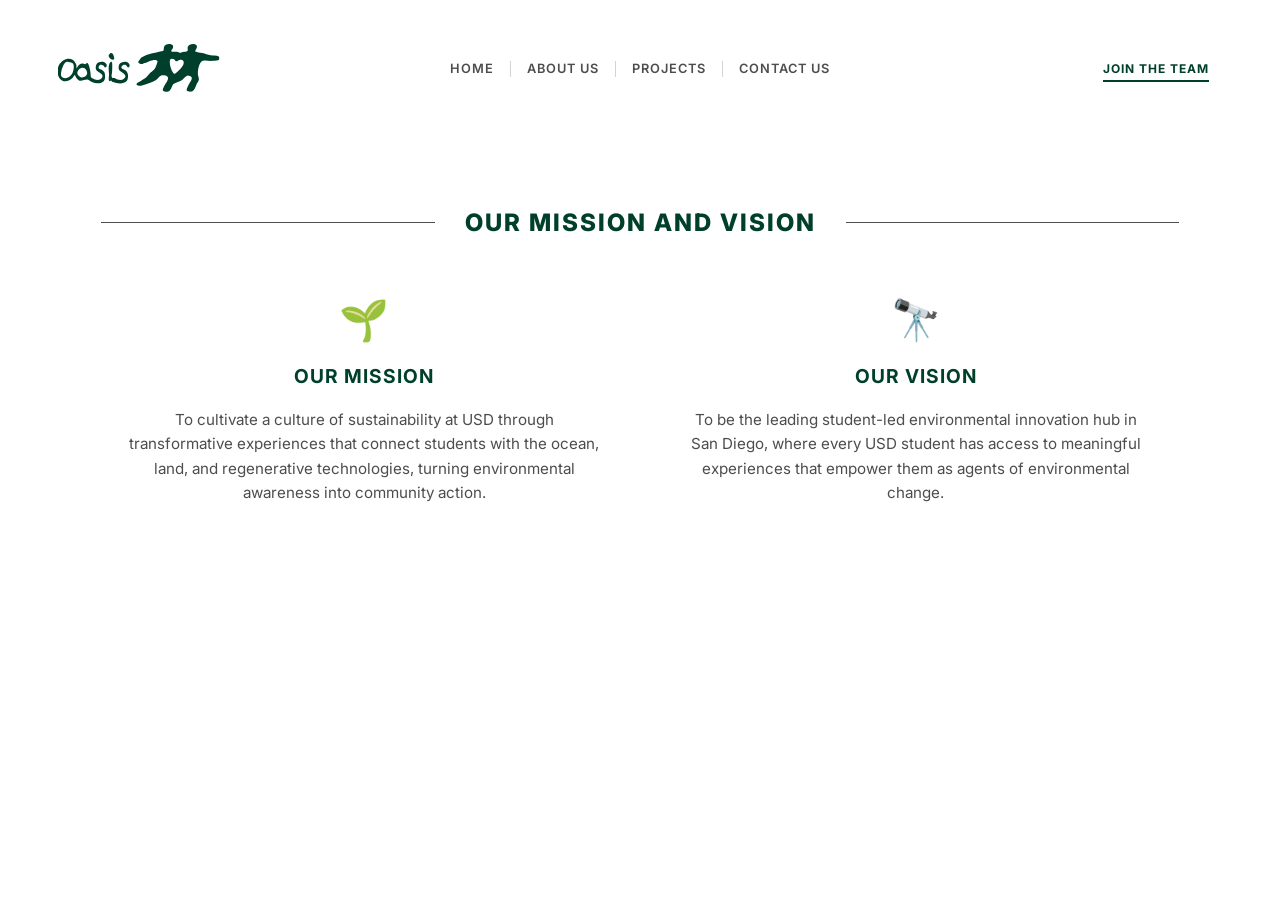
==== about.html @ e4d6f764 "agregue about us y mision y vision" ====
<!DOCTYPE html>
<html lang="en">
<head>
    <meta charset="UTF-8">
    <meta name="viewport" content="width=device-width, initial-scale=1.0">
    <title>About Us | Oasis</title>
    
    <link rel="preconnect" href="https://fonts.googleapis.com">
    <link rel="preconnect" href="https://fonts.gstatic.com" crossorigin>
    <link href="https://fonts.googleapis.com/css2?family=Inter:wght@400;700;800&family=Lora:ital,wght@0,400..700;1,400..700&display=swap" rel="stylesheet">
    
    <link rel="stylesheet" href="style.css">
</head>
<body>

    <header class="main-header">
        <div class="header-left">
            <a href="index.html">
                <img src="images/HeaderTopLeftLogo.svg" alt="Oasis Logo" class="logo-img">
            </a>
        </div>
        
        <nav class="nav-center">
            <ul class="nav-links">
                <li><a href="index.html">HOME</a></li>
                <li><a href="about.html">ABOUT US</a></li>
                <li><a href="projects.html">PROJECTS</a></li>
                <li><a href="contact.html">CONTACT US</a></li>
            </ul>
        </nav>

        <div class="header-right">
            <a href="https://docs.google.com/forms/d/e/1FAIpQLSdKoy73hd1yaiFfK6rCuxBZriR-zCFYm5SBNoKL3AmUP_lp4A/viewform?usp=header" 
               target="_blank" 
               rel="noopener noreferrer" 
               class="join-btn">
               JOIN THE TEAM
            </a>
        </div>
    </header>

    
    <main class="about-content">
        
        <section class="mission-vision-section">
            <h2 class="section-title-lines">OUR MISSION AND VISION</h2>
            
            <div class="mv-grid">
                
                <div class="mv-block">
                    <div class="mv-icon">🌱</div> 
                    <h3>OUR MISSION</h3>
                    <p>To cultivate a culture of sustainability at USD through transformative experiences that connect students with the ocean, land, and regenerative technologies, turning environmental awareness into community action.</p>
                </div>

                <div class="mv-block">
                    <div class="mv-icon">🔭</div>
                    <h3>OUR VISION</h3>
                    <p>To be the leading student-led environmental innovation hub in San Diego, where every USD student has access to meaningful experiences that empower them as agents of environmental change.</p>
                </div>
                
            </div>
        </section>

    </main>

</body>
</html>
---- style.css ----
.main-header {
    display: flex;
    align-items: center;
    justify-content: space-between;
    padding: 40px 5%;
    box-sizing: border-box;
}


.logo-img {
    height: 40px; 
    width: auto;  
    display: block;
    transform: scale(1.2); 
}

.header-left {
    display: flex;
    align-items: center;
    min-width: 150px; 
}


.nav-center {
    position: absolute;
    left: 50%;
    transform: translateX(-50%);
}

.nav-links {
    display: flex;
    list-style: none;
    padding: 0;
    margin: 0;
    gap: 15px;
    align-items: center;
}

.nav-links li:not(:last-child)::after {
    content: "|";
    margin-left: 15px;
    color: #4d4d4d;
    opacity: 0.3; 
}

.nav-links li a {
    font-family: 'Inter', sans-serif;
    text-decoration: none;
    color: #4d4d4d;
    font-size: 0.8rem;
    font-weight: 600;
    letter-spacing: 1px;
    transition: 0.3s;
}

.nav-links li a:hover {
    color: #a1c68b;
}

.join-btn {
    font-family: 'Inter', sans-serif;
    text-decoration: none;
    color: #003f2b;
    font-size: 0.75rem;
    font-weight: 700;
    letter-spacing: 1px;
    border-bottom: 2px solid #003f2b; 
    padding-bottom: 4px;
    transition: 0.3s;
}

.join-btn:hover {
    opacity: 0.6;
}

/* Ajuste para para que se adapte al telefono */
@media (max-width: 900px) {
    .main-header {
        flex-direction: column;
        padding: 20px;
    }
    .nav-center {
        position: static;
        transform: none;
        margin: 20px 0;
    }
}

/* ABOUT US - MISSION & VISION */

.mission-vision-section {
    padding: 60px 5%;
    max-width: 1200px;
    margin: 0 auto;
}

/* íneas a los lados del título */
.section-title-lines {
    display: flex;
    align-items: center;
    text-align: center;
    font-family: 'Inter', sans-serif;
    font-size: 1.5rem;
    font-weight: 800;
    color: #003f2b; 
    letter-spacing: 2px;
    margin-bottom: 60px;
    opacity: 0;
    transform: translateY(50px);
    animation: riseFade 2s ease-out forwards;
}

/* aqui estoy agregando las lineas */
.section-title-lines::before,
.section-title-lines::after {
    content: '';
    flex: 1; /* Hace que las líneas tomen todo el espacio sobrante */
    border-bottom: 1px solid #4d4d4d; 
    margin: 0 30px; /* Separación entre la línea y el texto */
}

/* dividiendo en columnas mission y vission */
.mv-grid {
    display: grid;
    grid-template-columns: 1fr 1fr; /* Dos columnas iguales */
    gap: 80px; /* Espacio entre misión y visión */
    padding: 0 5%;
}

.mv-block {
    text-align: center; /* Centra el texto y el icono */
    opacity: 0;
    transform: translateY(50px);
    animation: riseFade 2s ease-out 0.5s both;
}

/* emojis */
.mv-icon {
    font-size: 2.5rem; 
    margin-bottom: 20px;
}

.mv-block h3 {
    font-family: 'Inter', sans-serif;
    font-size: 1.2rem;
    color: #003f2b;
    margin-bottom: 20px;
    letter-spacing: 1px;
}

.mv-block p {
    font-family: 'Inter', sans-serif; 
    font-size: 0.95rem;
    color: #4d4d4d;
    line-height: 1.6;
}

/* Animacion para mision y vision */
@keyframes riseFade {
    from {
        opacity: 0;
        transform: translateY(50px);
    }
    to {
        opacity: 1;
        transform: translateY(0);
    }
}

/* para que la pagina este apta para dispositivos móviles la parte de about us  */
@media (max-width: 768px) {
    .section-title-lines {
        font-size: 1.2rem;
    }
    
    .section-title-lines::before,
    .section-title-lines::after {
        margin: 0 15px; /* Líneas más cortas en celular */
    }

    .mv-grid {
        grid-template-columns: 1fr; /* Una sola columna: visión abajo de misión */
        gap: 50px;
    }
}
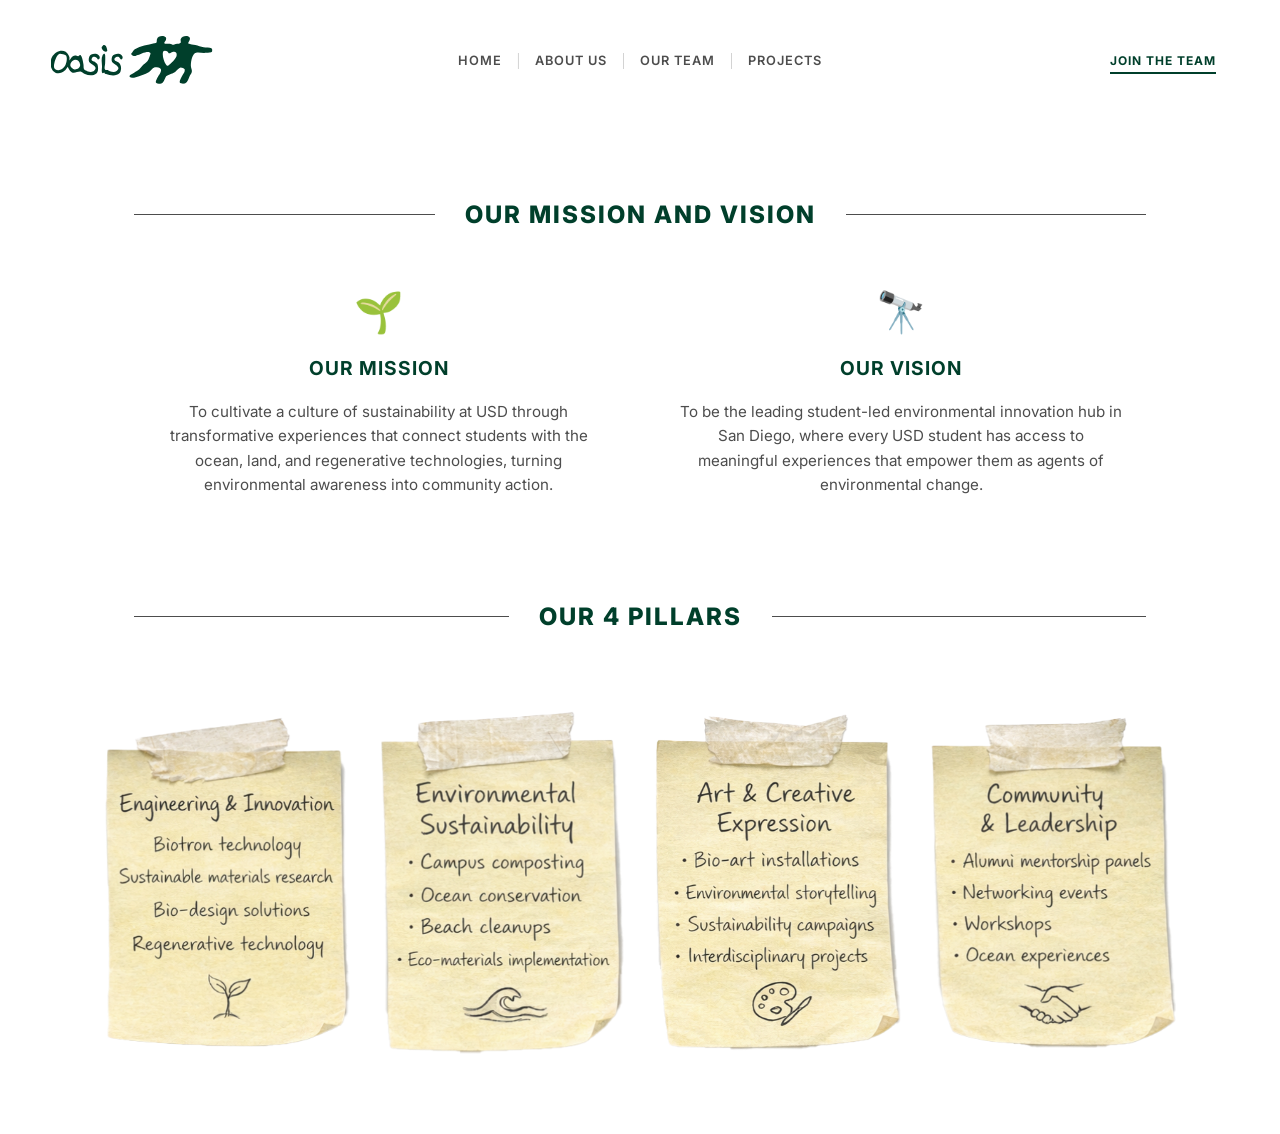
==== commit 975955f8: "added 4 pillars" ====
--- a/about.html
+++ b/about.html
@@ -24,8 +24,8 @@
             <ul class="nav-links">
                 <li><a href="index.html">HOME</a></li>
                 <li><a href="about.html">ABOUT US</a></li>
-                <li><a href="projects.html">PROJECTS</a></li>
-                <li><a href="contact.html">CONTACT US</a></li>
+                <li><a href="projects.html">OUR TEAM</a></li>
+                <li><a href="contact.html">PROJECTS</a></li>
             </ul>
         </nav>
 
@@ -62,6 +62,19 @@
             </div>
         </section>
 
+        <section class="pillars-section">
+            <h2 class="section-title-lines">OUR 4 PILLARS</h2>
+            
+            <div class="pillars-grid">
+                    <img src="images/FirstPillarPostIt.png" alt="Engineering and Innovation" class="pillar-postit postit-a">
+                    
+                    <img src="images/SecondPillarPostIt.png" alt="Environmental Sustainability" class="pillar-postit postit-b">
+                    
+                    <img src="images/ThirdPillarPostIt.png" alt="Pilar 3" class="pillar-postit postit-c">
+                    
+                    <img src="images/FourthPillarPostIt.png" alt="Pilar 4" class="pillar-postit postit-d">
+                </div>
+        </section>
     </main>
 
 </body>
--- a/style.css
+++ b/style.css
@@ -1,3 +1,20 @@
+html {
+    overflow-y: scroll; /* Obliga a que siempre haya espacio para el scroll, evitando el "salto" */
+    overflow-x: hidden; /* Evita que la página se mueva hacia los lados en celular */
+}
+
+body {
+    margin: 0;
+    padding: 0;
+    box-sizing: border-box;
+    overflow-x: hidden;
+    width: 100%;
+}
+
+*, *::before, *::after {
+    box-sizing: inherit;
+}
+
 .main-header {
     display: flex;
     align-items: center;
@@ -131,7 +148,7 @@
     text-align: center; /* Centra el texto y el icono */
     opacity: 0;
     transform: translateY(50px);
-    animation: riseFade 2s ease-out 0.5s both;
+    animation: riseFade 2s ease-out 0.3s both;
 }
 
 /* emojis */
@@ -167,6 +184,62 @@
     }
 }
 
+.pillars-section {
+    padding: 10px 5% 60px;
+    max-width: 1200px;
+    margin: 0 auto; 
+    animation: riseFade 2s ease-out 0.6s both;
+}
+
+.pillars-grid {
+    display: grid;
+    grid-template-columns: repeat(4, 1fr); /* 4 columnas iguales en computadora */
+    gap: 30px; 
+    justify-items: center; 
+    align-items: center;
+    padding: 20px 0;
+}
+
+/* Estilo general para todos los post-its */
+.pillar-postit {
+    width: 100%;
+    max-width: 260px; 
+    height: auto;
+    transition: transform 0.3s ease;
+    opacity: 0;
+    animation: riseFade 1.5s ease-out forwards;
+    cursor: pointer;
+}
+
+/* Hover zoom effect para los post-its */
+.pillar-postit:hover {
+    transform: scale(1.02) !important;
+}
+
+/* Retrasamos un poco la animación para que aparezcan uno por uno */
+.postit-a { animation-delay: 0.3s;}
+.postit-b { animation-delay: 0.5s; }
+.postit-c { animation-delay: 0.7s; }
+.postit-d { animation-delay: 0.9s; }
+
+@media (max-width: 1024px) {
+    .pillars-grid {
+        grid-template-columns: repeat(2, 1fr);
+        gap: 50px;
+    }
+}
+
+/* Celular: 1 columna hacia abajo */
+@media (max-width: 600px) {
+    .pillars-grid {
+        grid-template-columns: 1fr;
+        gap: 40px;
+    }
+    .pillar-postit {
+        max-width: 280px; 
+    }
+}
+
 /* para que la pagina este apta para dispositivos móviles la parte de about us  */
 @media (max-width: 768px) {
     .section-title-lines {
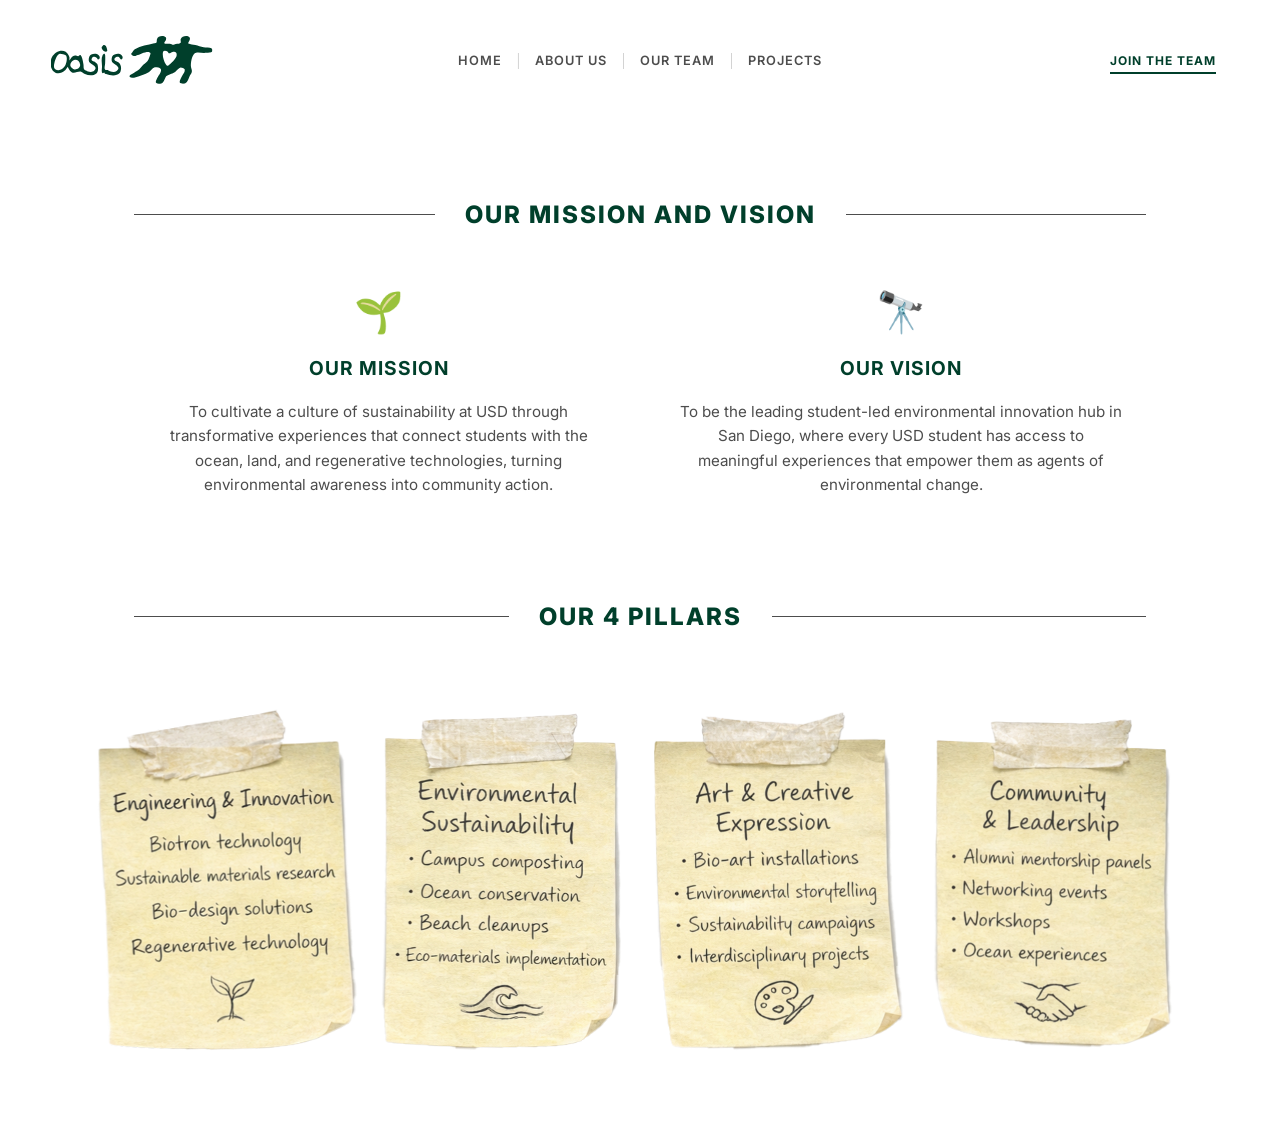
==== commit c02554ae: "feat: projects.html created" ====
--- a/about.html
+++ b/about.html
@@ -24,8 +24,8 @@
             <ul class="nav-links">
                 <li><a href="index.html">HOME</a></li>
                 <li><a href="about.html">ABOUT US</a></li>
-                <li><a href="projects.html">OUR TEAM</a></li>
-                <li><a href="contact.html">PROJECTS</a></li>
+                <li><a href="our_team.html">OUR TEAM</a></li>
+                <li><a href="projects.html">PROJECTS</a></li>
             </ul>
         </nav>
 
--- a/style.css
+++ b/style.css
@@ -172,7 +172,7 @@
     line-height: 1.6;
 }
 
-/* Animacion para mision y vision */
+/* Animacion riseFade */
 @keyframes riseFade {
     from {
         opacity: 0;
@@ -193,34 +193,45 @@
 
 .pillars-grid {
     display: grid;
-    grid-template-columns: repeat(4, 1fr); /* 4 columnas iguales en computadora */
+    grid-template-columns: repeat(4, 1fr);
     gap: 30px; 
     justify-items: center; 
-    align-items: center;
+    align-items: center; 
     padding: 20px 0;
 }
 
-/* Estilo general para todos los post-its */
+
 .pillar-postit {
     width: 100%;
-    max-width: 260px; 
-    height: auto;
+    max-width: 340px; 
+    height: 340px; 
+    object-fit: contain; 
     transition: transform 0.3s ease;
     opacity: 0;
     animation: riseFade 1.5s ease-out forwards;
     cursor: pointer;
 }
 
-/* Hover zoom effect para los post-its */
 .pillar-postit:hover {
     transform: scale(1.02) !important;
 }
 
-/* Retrasamos un poco la animación para que aparezcan uno por uno */
-.postit-a { animation-delay: 0.3s;}
-.postit-b { animation-delay: 0.5s; }
-.postit-c { animation-delay: 0.7s; }
-.postit-d { animation-delay: 0.9s; }
+.postit-a { animation-delay: 0.3s; rotate: -2deg;}
+.postit-b { animation-delay: 0.5s; rotate: 1.5deg;}
+.postit-c { animation-delay: 0.7s; rotate: -1deg;}
+.postit-d { animation-delay: 0.9s; rotate: 2deg;}
+
+/* Añade esto al final de tu CSS */
+.postit-a {
+    width: 110%; 
+    animation-delay: 0.3s;
+    transform: none; 
+}
+
+/* Nota: Si usas esto, cambia el hover para que no se rompa */
+.postit-a:hover {
+    transform: scale(1.02) !important;
+}
 
 @media (max-width: 1024px) {
     .pillars-grid {
@@ -255,4 +266,30 @@
         grid-template-columns: 1fr; /* Una sola columna: visión abajo de misión */
         gap: 50px;
     }
+}
+
+   PROJECTS 
+
+.cuttingBoard-section {
+    padding: 20px 5% 60px;
+    display: flex;
+    justify-content: center;
+    align-items: flex-start;
+    width: 100%;
+    min-height: 80vh; 
+}
+
+/* El contenedor "padre" que mantendrá todo en su lugar */
+.cuttingBoard-container {
+    position: relative; 
+    width: 100%;
+    max-width: 1400px; 
+    margin: -20px auto 0;
+}
+
+/* Tu imagen del corcho */
+.cuttingBoard-base {
+    display: block;
+    width: 100%;
+    height: auto; 
 }
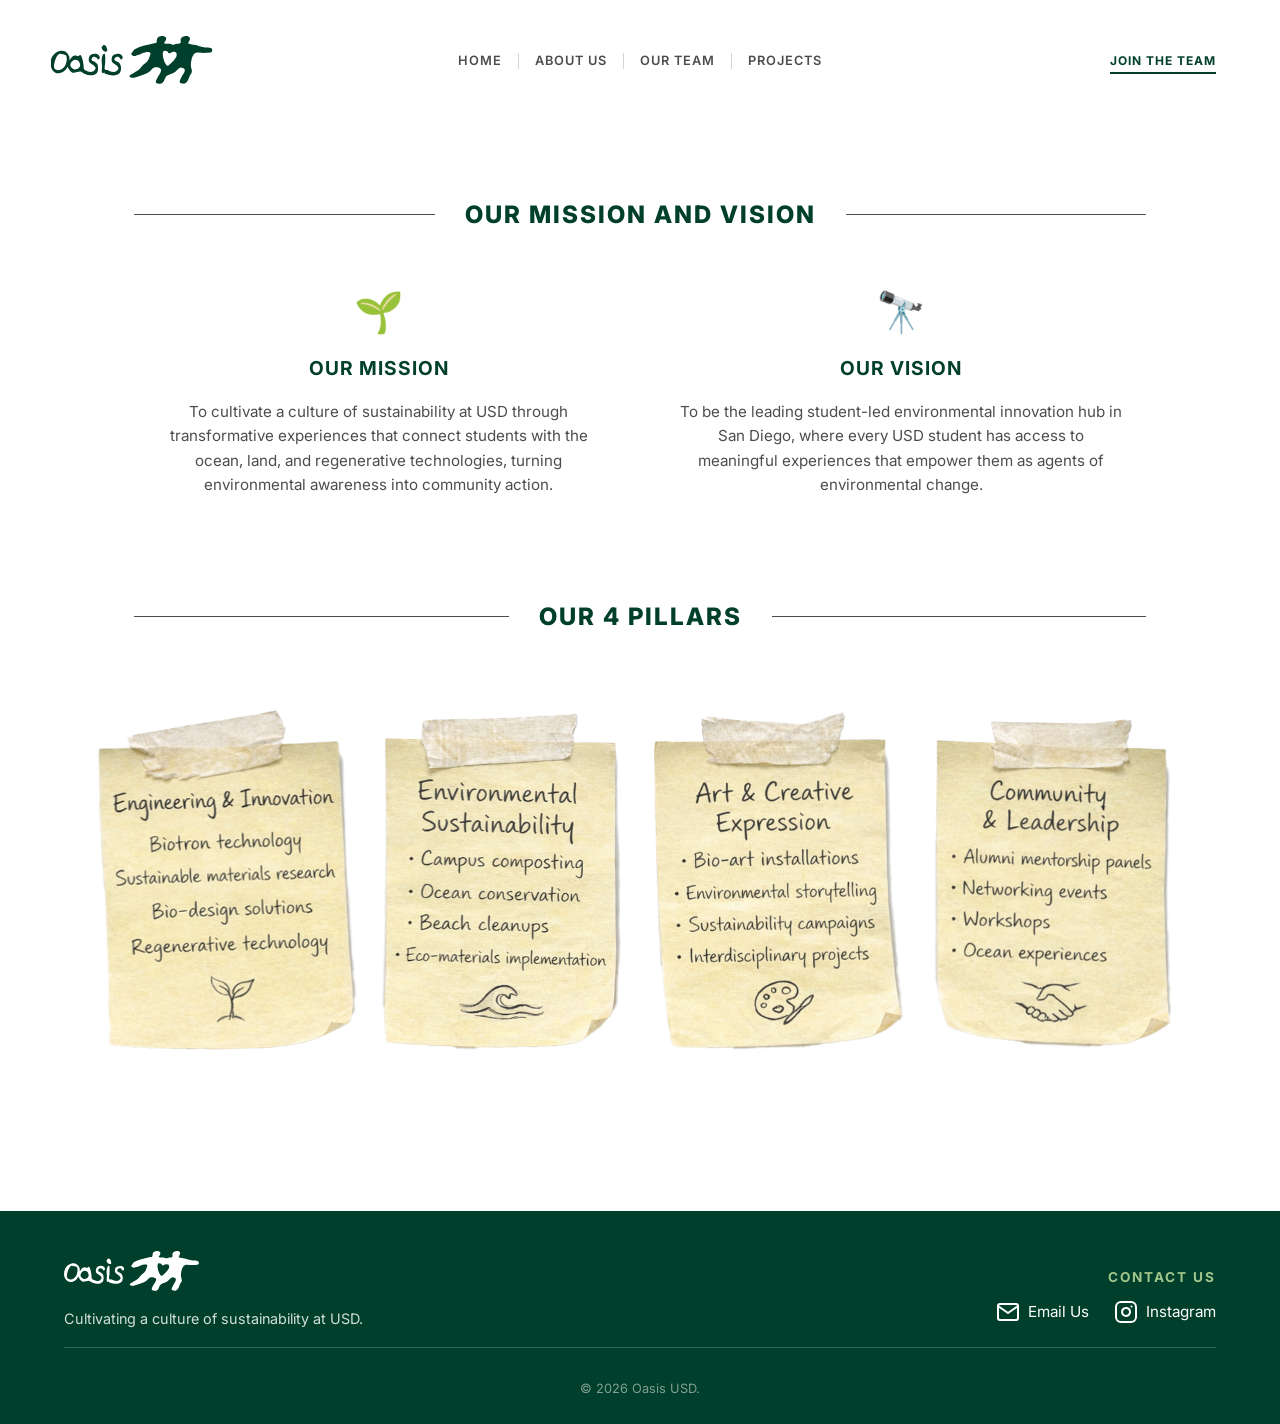
==== commit 76c84880: "feat: added projects and events post its and I made projects page adaptable do movile devices" ====
--- a/about.html
+++ b/about.html
@@ -16,7 +16,7 @@
     <header class="main-header">
         <div class="header-left">
             <a href="index.html">
-                <img src="images/HeaderTopLeftLogo.svg" alt="Oasis Logo" class="logo-img">
+                <img src="images/HeaderTopLeftLogo.svg" alt="Oasis Logo" class="logo-img" oncontextmenu="return false;" draggable="false">
             </a>
         </div>
         
@@ -66,16 +66,47 @@
             <h2 class="section-title-lines">OUR 4 PILLARS</h2>
             
             <div class="pillars-grid">
-                    <img src="images/FirstPillarPostIt.png" alt="Engineering and Innovation" class="pillar-postit postit-a">
+                    <img src="images/FirstPillarPostIt.png" alt="Engineering and Innovation" class="pillar-postit postit-a" oncontextmenu="return false;" draggable="false">
                     
-                    <img src="images/SecondPillarPostIt.png" alt="Environmental Sustainability" class="pillar-postit postit-b">
+                    <img src="images/SecondPillarPostIt.png" alt="Environmental Sustainability" class="pillar-postit postit-b" oncontextmenu="return false;" draggable="false">
                     
-                    <img src="images/ThirdPillarPostIt.png" alt="Pilar 3" class="pillar-postit postit-c">
+                    <img src="images/ThirdPillarPostIt.png" alt="Pilar 3" class="pillar-postit postit-c" oncontextmenu="return false;" draggable="false">
                     
-                    <img src="images/FourthPillarPostIt.png" alt="Pilar 4" class="pillar-postit postit-d">
+                    <img src="images/FourthPillarPostIt.png" alt="Pilar 4" class="pillar-postit postit-d" oncontextmenu="return false;" draggable="false">
                 </div>
         </section>
     </main>
+    <footer class="main-footer">
+        <div class="footer-content">
+            
+            <div class="footer-left">
+                <img src="images/HeaderTopLeftLogo.svg" alt="Oasis Logo" class="footer-logo" oncontextmenu="return false;" draggable="false">
+                <p>Cultivating a culture of sustainability at USD.</p>
+            </div>
+
+            <div class="footer-right">
+                <p class="footer-heading">CONTACT US</p>
+                <div class="social-links">
+                    
+                    <a href="mailto:oasis@sandiego.edu" class="social-icon">
+                        <svg xmlns="http://www.w3.org/2000/svg" width="24" height="24" viewBox="0 0 24 24" fill="none" stroke="currentColor" stroke-width="2" stroke-linecap="round" stroke-linejoin="round"><path d="M4 4h16c1.1 0 2 .9 2 2v12c0 1.1-.9 2-2 2H4c-1.1 0-2-.9-2-2V6c0-1.1.9-2 2-2z"></path><polyline points="22,6 12,13 2,6"></polyline></svg>
+                        <span>Email Us</span>
+                    </a>
+
+                    <a href="https://www.instagram.com/oasisusd?igsh=NTc4MTIwNjQ2YQ==" target="_blank" rel="noopener noreferrer" class="social-icon">
+                        <svg xmlns="http://www.w3.org/2000/svg" width="24" height="24" viewBox="0 0 24 24" fill="none" stroke="currentColor" stroke-width="2" stroke-linecap="round" stroke-linejoin="round"><rect x="2" y="2" width="20" height="20" rx="5" ry="5"></rect><path d="M16 11.37A4 4 0 1 1 12.63 8 4 4 0 0 1 16 11.37z"></path><line x1="17.5" y1="6.5" x2="17.51" y2="6.5"></line></svg>
+                        <span>Instagram</span>
+                    </a>
+                    
+                </div>
+            </div>
+
+        </div>
+        
+        <div class="footer-bottom">
+            <p>&copy; 2026 Oasis USD.</p>
+        </div>
+    </footer>
 
 </body>
 </html>
--- a/style.css
+++ b/style.css
@@ -90,19 +90,6 @@
     opacity: 0.6;
 }
 
-/* Ajuste para para que se adapte al telefono */
-@media (max-width: 900px) {
-    .main-header {
-        flex-direction: column;
-        padding: 20px;
-    }
-    .nav-center {
-        position: static;
-        transform: none;
-        margin: 20px 0;
-    }
-}
-
 /* ABOUT US - MISSION & VISION */
 
 .mission-vision-section {
@@ -233,42 +220,85 @@
     transform: scale(1.02) !important;
 }
 
-@media (max-width: 1024px) {
-    .pillars-grid {
-        grid-template-columns: repeat(2, 1fr);
-        gap: 50px;
-    }
-}
-
-/* Celular: 1 columna hacia abajo */
-@media (max-width: 600px) {
-    .pillars-grid {
-        grid-template-columns: 1fr;
-        gap: 40px;
-    }
-    .pillar-postit {
-        max-width: 280px; 
-    }
-}
-
-/* para que la pagina este apta para dispositivos móviles la parte de about us  */
-@media (max-width: 768px) {
-    .section-title-lines {
-        font-size: 1.2rem;
-    }
-    
-    .section-title-lines::before,
-    .section-title-lines::after {
-        margin: 0 15px; /* Líneas más cortas en celular */
-    }
-
-    .mv-grid {
-        grid-template-columns: 1fr; /* Una sola columna: visión abajo de misión */
-        gap: 50px;
-    }
-}
-
-   PROJECTS 
+/* FOOTER */
+.main-footer {
+    background-color: #003f2b; 
+    color: #ffffff;
+    padding: 40px 5% 15px;
+    margin-top: 80px; 
+    font-family: 'Inter', sans-serif;
+}
+
+.footer-content {
+    display: flex;
+    justify-content: space-between;
+    align-items: center;
+    max-width: 1200px;
+    margin: 0 auto;
+    padding-bottom: 20px;
+    border-bottom: 1px solid rgba(255, 255, 255, 0.2);
+}
+
+.footer-left .footer-logo {
+    height: 40px;
+    margin-bottom: 15px;
+    filter: brightness(0) invert(1); /* aqui estiy haciendo blanco el logo */
+}
+
+.footer-left p {
+    font-size: 0.9rem;
+    color: #d1e0d7;
+    margin: 0;
+    max-width: 300px;
+}
+
+.footer-right {
+    text-align: right;
+}
+
+.footer-heading {
+    font-weight: 700;
+    font-size: 0.85rem;
+    letter-spacing: 2px;
+    margin-bottom: 15px;
+    color: #a1c68b; /* El verde claro de tu hover */
+}
+
+.social-links {
+    display: flex;
+    gap: 25px;
+}
+
+.social-icon {
+    display: flex;
+    align-items: center;
+    gap: 8px;
+    color: #ffffff;
+    text-decoration: none;
+    font-size: 0.95rem;
+    transition: color 0.3s ease;
+}
+
+.social-icon svg {
+    transition: transform 0.3s ease;
+}
+
+.social-icon:hover {
+    color: #a1c68b;
+}
+
+.social-icon:hover svg {
+    transform: translateY(-3px); /* Pequeño saltito del icono insta y email al pasar el mouse */
+}
+
+.footer-bottom {
+    text-align: center;
+    padding-top: 20px;
+    font-size: 0.8rem;
+    color: rgba(255, 255, 255, 0.5);
+}
+
+/* PROJECTS */ 
 
 .cuttingBoard-section {
     padding: 20px 5% 60px;
@@ -279,7 +309,6 @@
     min-height: 80vh; 
 }
 
-/* El contenedor "padre" que mantendrá todo en su lugar */
 .cuttingBoard-container {
     position: relative; 
     width: 100%;
@@ -287,9 +316,131 @@
     margin: -20px auto 0;
 }
 
-/* Tu imagen del corcho */
 .cuttingBoard-base {
     display: block;
     width: 100%;
     height: auto; 
-}+}
+
+.projects-postit {
+    position: absolute;
+    top: 12%;
+    right: 15%;
+    width: 15%;
+    min-width: 120px; 
+    max-width: 200px; 
+    z-index: 10;
+    transform: rotate(6deg); 
+    filter: drop-shadow(3px 5px 8px rgba(0, 0, 0, 0.3)); 
+}
+
+.events-postit {
+    position: absolute;
+    top: 12%;
+    left: 15%;
+    width: 15%;
+    min-width: 120px; 
+    max-width: 200px; 
+    z-index: 10;
+    transform: rotate(-4deg); 
+    filter: drop-shadow(-3px 5px 8px rgba(0, 0, 0, 0.3)); 
+}
+
+/* todo esto hace que la pagina sea apta para pantallas pequenas, es decir para el celular */
+@media (max-width: 768px) {
+    .main-header {
+        flex-direction: column;
+        padding: 20px;
+    }
+    .nav-center {
+        position: static;
+        transform: none;
+        margin: 20px 0;
+    }
+
+    .pillars-grid {
+        grid-template-columns: repeat(2, 1fr);
+        gap: 50px;
+    }
+
+    .pillars-grid {
+        grid-template-columns: 1fr;
+        gap: 40px;
+    }
+    .pillar-postit {
+        max-width: 280px; 
+    }
+
+    .footer-content {
+        flex-direction: column;
+        text-align: center;
+        gap: 40px;
+    }
+    
+    .footer-left p {
+        margin: 0 auto;
+    }
+
+    .footer-right {
+        text-align: center;
+    }
+
+    .social-links {
+        justify-content: center;
+    }
+
+    .section-title-lines {
+        font-size: 1.2rem;
+    }
+    
+    .section-title-lines::before,
+    .section-title-lines::after {
+        margin: 0 15px; /* Líneas más cortas en celular */
+    }
+
+    .mv-grid {
+        grid-template-columns: 1fr; /* Una sola columna: visión abajo de misión */
+        gap: 50px;
+    }
+
+    .cuttingBoard-section {
+        /* Esto crea el margen blanco alrededor de todo el tablero en el celular */
+        padding: 20px; 
+        min-height: auto;
+    }
+
+    .cuttingBoard-container {
+        position: relative;
+        width: 100%;
+        height: 120svh; 
+        border-radius: 20px; /* aqui estoy redondeando los bordes porque mi cutting board se corta en el cel */
+        overflow: hidden; 
+        margin: 0 auto;
+    }
+
+    .cuttingBoard-base {
+        position: absolute;
+        top: 50%;
+        left: 50%;
+        width: 120svh; 
+        height: 100vw; 
+        transform: translate(-50%, -50%) rotate(90deg) scale(1.1);
+        object-fit: cover; 
+    }
+
+    .events-postit {
+        top: 4%; 
+        left: 50%;
+        transform: translateX(-50%) rotate(-4deg); 
+        width: 45%; 
+        max-width: 160px;
+    }
+
+    .projects-postit {
+        top: 50%; 
+        left: 50%;
+        transform: translateX(-50%) rotate(5deg); 
+        width: 45%;
+        max-width: 160px;
+    }
+}
